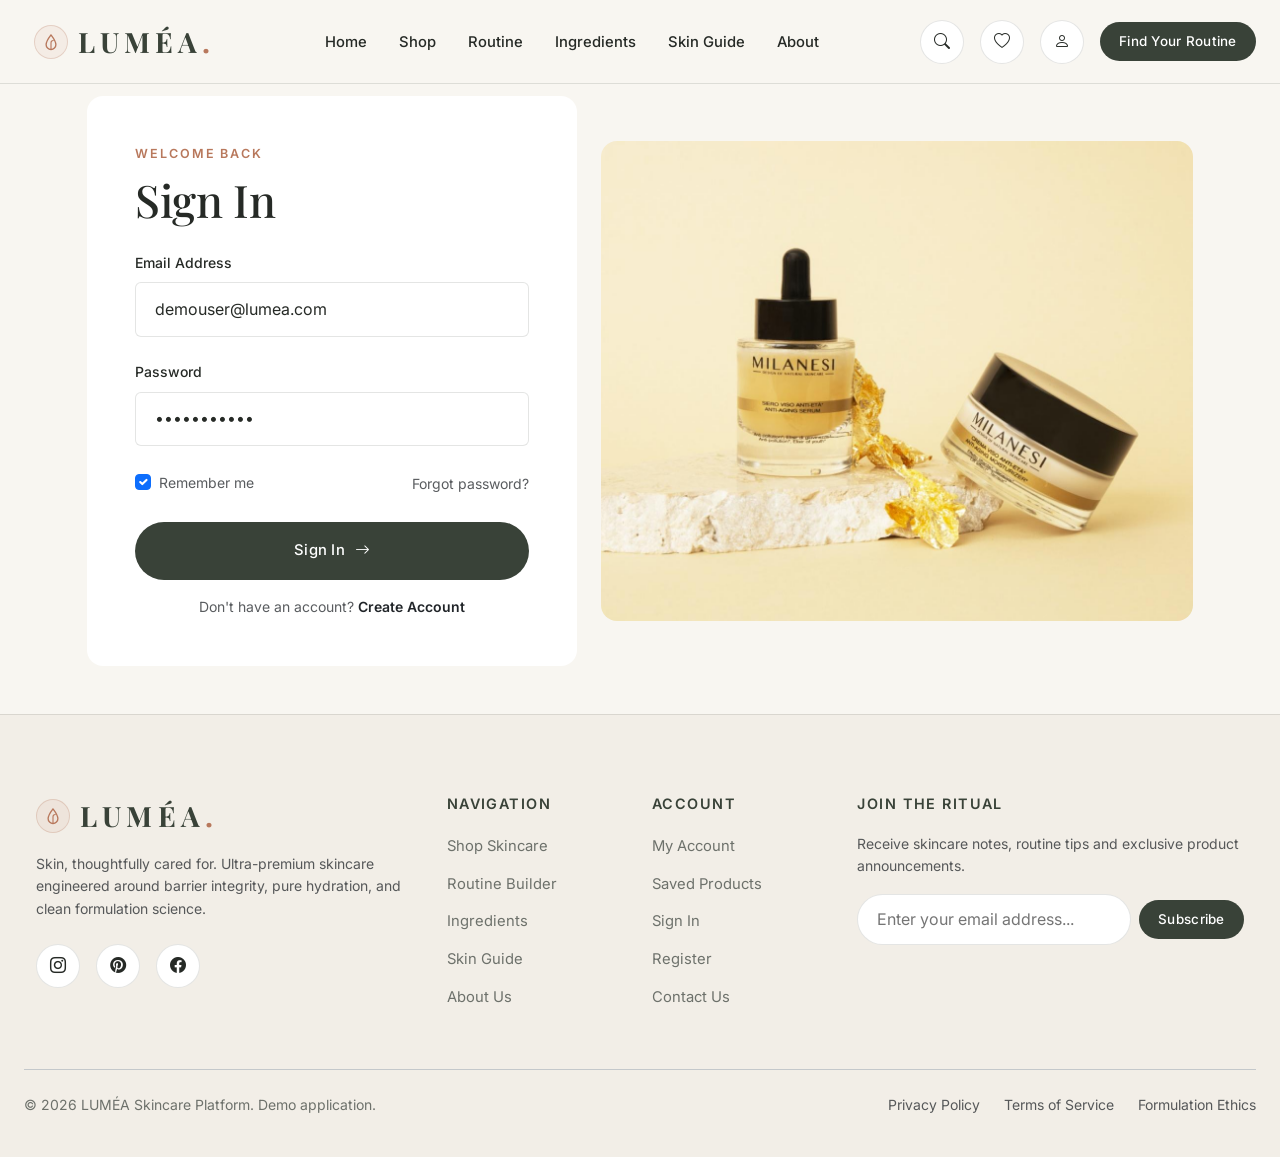
==== login.html @ 371ba250 "first commit" ====
<!DOCTYPE html>
<html lang="en">
<head>
  <meta charset="UTF-8">
  <meta name="viewport" content="width=device-width, initial-scale=1.0">
  <title>LUMÉA | Sign In to Your Skincare Account</title>
  <meta name="description" content="Sign in to your LUMÉA personal account to view saved routines, favorite formulas, and customized skin goals.">
  
  <link href="https://cdn.jsdelivr.net/npm/bootstrap@5.3.2/dist/css/bootstrap.min.css" rel="stylesheet">
  <link href="https://cdn.jsdelivr.net/npm/bootstrap-icons@1.11.1/font/bootstrap-icons.css" rel="stylesheet">
    <link rel="icon" type="image/svg+xml" href="assets/images/favicon.svg">
  <link rel="stylesheet" href="assets/css/style.css">
</head>
<body>

  <!-- GLOBAL NAVBAR -->
  <header class="lumea-navbar">
    <div class="navbar-container">
      <a href="index.html" class="brand-logo" aria-label="LUMÉA Skincare">
        <span class="logo-icon-wrapper">
          <svg class="logo-drop-icon" viewBox="0 0 24 24" fill="none" xmlns="http://www.w3.org/2000/svg">
            <path d="M12 2.5C12 2.5 5.5 11 5.5 15.5C5.5 19.09 8.41 22 12 22C15.59 22 18.5 19.09 18.5 15.5C18.5 11 12 2.5 12 2.5Z" stroke="currentColor" stroke-width="1.8" stroke-linecap="round" stroke-linejoin="round"/>
            <path d="M12 22V13C12 11.5 13.5 10 15 10" stroke="currentColor" stroke-width="1.5" stroke-linecap="round" stroke-linejoin="round"/>
          </svg>
        </span>
        <span class="logo-text">LUMÉA<span class="logo-dot">.</span></span>
      </a>
      <ul class="nav-links-desktop">
        <li><a href="index.html" class="nav-link-item">Home</a></li>
        <li><a href="products.html" class="nav-link-item">Shop</a></li>
        <li><a href="routine.html" class="nav-link-item">Routine</a></li>
        <li><a href="ingredients.html" class="nav-link-item">Ingredients</a></li>
        <li><a href="skin-guide.html" class="nav-link-item">Skin Guide</a></li>
        <li><a href="about.html" class="nav-link-item">About</a></li>
      </ul>
      <div class="nav-actions-right">
        <button class="btn-lumea-icon trigger-search" aria-label="Search skincare"><i class="bi bi-search"></i></button>
        <a href="dashboard.html" class="btn-lumea-icon position-relative" aria-label="Favorites">
          <i class="bi bi-heart"></i>
          <span id="favorites-count-badge" class="position-absolute top-0 start-100 translate-middle badge rounded-pill bg-danger" style="display:none; font-size: 0.65rem;">0</span>
        </a>
        <a href="login.html" class="btn-lumea-icon active"><i class="bi bi-person"></i></a>
        <a href="routine.html" class="btn-lumea btn-lumea-primary btn-lumea-sm">Find Your Routine</a>
      </div>
      <button class="mobile-hamburger" id="mobile-menu-toggle" aria-label="Toggle menu">
        <div class="hamburger-box">
          <span class="hamburger-line"></span>
          <span class="hamburger-line"></span>
          <span class="hamburger-line"></span>
        </div>
      </button>
    </div>
  </header>

  <!-- Mobile Menu -->
  <div class="mobile-menu-overlay" id="mobile-menu-overlay">
    <button class="close-mobile-menu-btn" id="close-mobile-menu" aria-label="Close menu">&times;</button>
    <ul class="mobile-nav-links">
      <li><a href="index.html">Home</a></li>
      <li><a href="products.html">Shop</a></li>
      <li><a href="routine.html">Routine</a></li>
      <li><a href="ingredients.html">Ingredients</a></li>
      <li><a href="skin-guide.html">Skin Guide</a></li>
      <li><a href="about.html">About</a></li>
    </ul>
    <div class="mobile-nav-actions">
      <a href="routine.html" class="btn-lumea btn-lumea-terracotta w-100 text-center">Find Your Routine</a>
      <div class="d-flex gap-3 justify-content-center mt-2">
        <button class="btn-lumea-icon trigger-search" aria-label="Search"><i class="bi bi-search"></i></button>
        <a href="dashboard.html" class="btn-lumea-icon" aria-label="Favorites"><i class="bi bi-heart"></i></a>
        <a href="login.html" class="btn-lumea-icon" aria-label="Account"><i class="bi bi-person"></i></a>
      </div>
    </div>
  </div>

  <main class="py-5 mt-5">
    <div class="container">
      <div class="row justify-content-center align-items-center g-5">
        <div class="col-lg-5">
          <div class="card p-3 p-md-5 border-0 shadow-card rounded-4 bg-surface">
            <span class="eyebrow mb-2">Welcome Back</span>
            <h2 class="heading-1 mb-4">Sign In</h2>
            
            <form id="login-form">
              <div class="form-group-lumea">
                <label class="form-label-lumea">Email Address</label>
                <input type="email" id="login-email" class="form-control-lumea" placeholder="name@example.com" value="demouser@lumea.com" required>
              </div>

              <div class="form-group-lumea">
                <label class="form-label-lumea">Password</label>
                <input type="password" id="login-password" class="form-control-lumea" placeholder="••••••••" value="password123" required>
              </div>

              <div class="d-flex justify-content-between align-items-center mb-4">
                <div class="form-check">
                  <input class="form-check-input" type="checkbox" id="remember-me" checked>
                  <label class="form-check-label small text-muted" for="remember-me">Remember me</label>
                </div>
                <a href="#" class="small text-muted" onclick="event.preventDefault(); showToast('Demo environment: Enter any password.');">Forgot password?</a>
              </div>

              <button type="submit" class="btn-lumea btn-lumea-primary w-100 py-3 mb-3">Sign In <i class="bi bi-arrow-right"></i></button>

              <div class="text-center small text-muted">
                Don't have an account? <a href="register.html" class="fw-semibold text-dark">Create Account</a>
              </div>
            </form>
          </div>
        </div>

        <div class="col-lg-6 d-none d-lg-block">
          <div class="img-hover-wrapper rounded-4 overflow-hidden shadow-card" style="height: 480px;">
            <img src="assets/images/18.jpg" alt="LUMÉA Login Auth Side Banner">
          </div>
        </div>
      </div>
    </div>
  </main>

  <footer class="lumea-footer">
    <div class="container">
      <div class="row g-4 mb-5">
        <div class="col-lg-4">
          <a href="index.html" class="brand-logo footer-brand mb-3" aria-label="LUMÉA Skincare Home">
            <span class="logo-icon-wrapper">
              <svg class="logo-drop-icon" viewBox="0 0 24 24" fill="none" xmlns="http://www.w3.org/2000/svg">
                <path d="M12 2.5C12 2.5 5.5 11 5.5 15.5C5.5 19.09 8.41 22 12 22C15.59 22 18.5 19.09 18.5 15.5C18.5 11 12 2.5 12 2.5Z" stroke="currentColor" stroke-width="1.8" stroke-linecap="round" stroke-linejoin="round"/>
                <path d="M12 22V13C12 11.5 13.5 10 15 10" stroke="currentColor" stroke-width="1.5" stroke-linecap="round" stroke-linejoin="round"/>
              </svg>
            </span>
            <span class="logo-text">LUMÉA<span class="logo-dot">.</span></span>
          </a>
          <p class="small text-muted mb-4">Skin, thoughtfully cared for. Ultra-premium skincare engineered around barrier integrity, pure hydration, and clean formulation science.</p>
          <div class="d-flex gap-3">
            <a href="#" class="btn-lumea-icon" aria-label="Instagram"><i class="bi bi-instagram"></i></a>
            <a href="#" class="btn-lumea-icon" aria-label="Pinterest"><i class="bi bi-pinterest"></i></a>
            <a href="#" class="btn-lumea-icon" aria-label="Facebook"><i class="bi bi-facebook"></i></a>
          </div>
        </div>

        <div class="col-6 col-lg-2">
          <h5 class="footer-title">Navigation</h5>
          <ul class="footer-links">
            <li><a href="products.html">Shop Skincare</a></li>
            <li><a href="routine.html">Routine Builder</a></li>
            <li><a href="ingredients.html">Ingredients</a></li>
            <li><a href="skin-guide.html">Skin Guide</a></li>
            <li><a href="about.html">About Us</a></li>
          </ul>
        </div>

        <div class="col-6 col-lg-2">
          <h5 class="footer-title">Account</h5>
          <ul class="footer-links">
            <li><a href="dashboard.html">My Account</a></li>
            <li><a href="dashboard.html">Saved Products</a></li>
            <li><a href="login.html">Sign In</a></li>
            <li><a href="register.html">Register</a></li>
            <li><a href="contact.html">Contact Us</a></li>
          </ul>
        </div>

        <div class="col-lg-4">
          <h5 class="footer-title">Join The Ritual</h5>
          <p class="small text-muted mb-3">Receive skincare notes, routine tips and exclusive product announcements.</p>
          <form onsubmit="event.preventDefault(); showToast('Subscribed to LUMÉA Skincare Notes!');">
            <div class="newsletter-input-group">
              <input type="email" placeholder="Enter your email address..." required>
              <button type="submit" class="btn-lumea btn-lumea-primary btn-lumea-sm">Subscribe</button>
            </div>
          </form>
        </div>
      </div>

      <div class="pt-4 border-top border-secondary-subtle d-flex flex-column flex-md-row justify-content-between align-items-center small text-muted">
        <p class="mb-2 mb-md-0">&copy; 2026 LUMÉA Skincare Platform. Demo application.</p>
        <div class="d-flex gap-4">
          <a href="#">Privacy Policy</a>
          <a href="#">Terms of Service</a>
          <a href="#">Formulation Ethics</a>
        </div>
      </div>
    </div>
  </footer>

  <script src="https://cdn.jsdelivr.net/npm/bootstrap@5.3.2/dist/js/bootstrap.bundle.min.js"></script>
  <script src="assets/js/main.js"></script>
</body>
</html>
---- assets/css/style.css ----
/* ==========================================================================
   LUMÉA — Premium Skincare & Beauty Discovery Platform
   Global Design System & Editorial Stylesheet
   ========================================================================== */

@import url('https://fonts.googleapis.com/css2?family=Inter:wght@300;400;500;600;700&family=Playfair+Display:ital,wght@0,400;0,500;0,600;0,700;1,400&display=swap');

:root {
  /* Color Palette */
  --bg-primary: #F8F6F1;
  --bg-surface: #FFFFFF;
  --warm-beige: #EEE8DE;
  --soft-sage: #A8B49F;
  --deep-olive: #394238;
  --warm-terracotta: #B8785C;
  --text-primary: #262A26;
  --text-secondary: #6D716B;
  --border-color: rgba(38, 42, 38, 0.12);
  --soft-accent: #D9C8B8;
  --focus-ring: rgba(184, 120, 92, 0.3);

  /* Typography */
  --font-serif: 'Playfair Display', Georgia, serif;
  --font-sans: 'Inter', -apple-system, BlinkMacSystemFont, "Segoe UI", Roboto, sans-serif;

  /* Spacing & Layout */
  --container-max: 1320px;
  --nav-height: 84px;
  --radius-sm: 6px;
  --radius-md: 12px;
  --radius-lg: 20px;
  --radius-pill: 9999px;

  /* Shadows */
  --shadow-subtle: 0 4px 20px rgba(38, 42, 38, 0.04);
  --shadow-card: 0 10px 30px rgba(38, 42, 38, 0.06);
  --shadow-hover: 0 16px 40px rgba(38, 42, 38, 0.12);

  /* Transitions */
  --transition-fast: 0.2s cubic-bezier(0.16, 1, 0.3, 1);
  --transition-base: 0.35s cubic-bezier(0.16, 1, 0.3, 1);
  --transition-slow: 0.6s cubic-bezier(0.16, 1, 0.3, 1);
}

/* --------------------------------------------------------------------------
   Reset & Base Setup
   -------------------------------------------------------------------------- */
*, *::before, *::after {
  box-sizing: border-box;
  margin: 0;
  padding: 0;
}

html {
  scroll-behavior: smooth;
  font-size: 16px;
  -webkit-text-size-adjust: 100%;
}

body {
  font-family: var(--font-sans);
  background-color: var(--bg-primary);
  color: var(--text-primary);
  line-height: 1.6;
  font-weight: 400;
  overflow-x: hidden;
  -webkit-font-smoothing: antialiased;
  -moz-osx-font-smoothing: grayscale;
}

h1, h2, h3, h4, h5, h6, .font-serif {
  font-family: var(--font-serif);
  color: var(--text-primary);
  font-weight: 500;
  line-height: 1.25;
}

p {
  color: var(--text-secondary);
  margin-bottom: 1rem;
}

a {
  color: inherit;
  text-decoration: none;
  transition: color var(--transition-fast);
}

img {
  max-width: 100%;
  height: auto;
  display: block;
  object-fit: cover;
}

button, input, select, textarea {
  font-family: inherit;
  font-size: inherit;
  outline: none;
}

/* Custom Scrollbar */
::-webkit-scrollbar {
  width: 8px;
}
::-webkit-scrollbar-track {
  background: var(--bg-primary);
}
::-webkit-scrollbar-thumb {
  background: var(--soft-accent);
  border-radius: 4px;
}
::-webkit-scrollbar-thumb:hover {
  background: var(--warm-terracotta);
}

/* --------------------------------------------------------------------------
   Typography Helpers & Utilities
   -------------------------------------------------------------------------- */
.display-large {
  font-size: clamp(2.5rem, 5vw, 4.25rem);
  letter-spacing: -0.02em;
  font-weight: 500;
}

.heading-1 {
  font-size: clamp(2rem, 3.5vw, 3rem);
  letter-spacing: -0.01em;
}

.heading-2 {
  font-size: clamp(1.6rem, 2.5vw, 2.25rem);
}

.heading-3 {
  font-size: clamp(1.25rem, 1.8vw, 1.5rem);
}

.eyebrow {
  text-transform: uppercase;
  letter-spacing: 0.15em;
  font-size: 0.785rem;
  font-weight: 600;
  color: var(--warm-terracotta);
  margin-bottom: 0.75rem;
  display: inline-block;
}

.lead-text {
  font-size: 1.125rem;
  line-height: 1.7;
  color: var(--text-secondary);
  font-weight: 400;
}

/* --------------------------------------------------------------------------
   Buttons & Links
   -------------------------------------------------------------------------- */
.btn-lumea {
  display: inline-flex;
  align-items: center;
  justify-content: center;
  gap: 0.6rem;
  padding: 0.85rem 1.75rem;
  border-radius: var(--radius-pill);
  font-size: 0.925rem;
  font-weight: 500;
  letter-spacing: 0.02em;
  transition: all var(--transition-base);
  cursor: pointer;
  border: 1px solid transparent;
  white-space: nowrap;
}

.btn-lumea-primary {
  background-color: var(--deep-olive);
  color: #FFFFFF;
}

.btn-lumea-primary:hover {
  background-color: var(--warm-terracotta);
  color: #FFFFFF;
  transform: translateY(-2px);
  box-shadow: 0 8px 24px rgba(184, 120, 92, 0.25);
}

.btn-lumea-outline {
  background-color: transparent;
  border-color: var(--deep-olive);
  color: var(--deep-olive);
}

.btn-lumea-outline:hover {
  background-color: var(--deep-olive);
  color: #FFFFFF;
  transform: translateY(-2px);
}

.btn-lumea-terracotta {
  background-color: var(--warm-terracotta);
  color: #FFFFFF;
}

.btn-lumea-terracotta:hover {
  background-color: var(--deep-olive);
  color: #FFFFFF;
  transform: translateY(-2px);
  box-shadow: 0 8px 24px rgba(57, 66, 56, 0.25);
}

.btn-lumea-sm {
  padding: 0.5rem 1.15rem;
  font-size: 0.84rem;
}

.btn-lumea-icon {
  width: 44px;
  height: 44px;
  padding: 0;
  border-radius: 50%;
  display: inline-flex;
  align-items: center;
  justify-content: center;
  border: 1px solid var(--border-color);
  background: var(--bg-surface);
  color: var(--text-primary);
  transition: all var(--transition-fast);
}

.btn-lumea-icon:hover {
  background-color: var(--warm-beige);
  color: var(--warm-terracotta);
  border-color: var(--warm-terracotta);
}

.link-arrow {
  display: inline-flex;
  align-items: center;
  gap: 0.4rem;
  font-weight: 500;
  color: var(--deep-olive);
  transition: gap var(--transition-fast), color var(--transition-fast);
}

.link-arrow:hover {
  color: var(--warm-terracotta);
  gap: 0.7rem;
}

/* --------------------------------------------------------------------------
   Header & Global Navbar
   -------------------------------------------------------------------------- */
.lumea-navbar {
  position: fixed;
  top: 0;
  left: 0;
  width: 100%;
  height: var(--nav-height);
  z-index: 1000;
  background-color: rgba(248, 246, 241, 0.92);
  backdrop-filter: blur(12px);
  -webkit-backdrop-filter: blur(12px);
  border-bottom: 1px solid var(--border-color);
  transition: height var(--transition-base), background-color var(--transition-base), box-shadow var(--transition-base);
}

.lumea-navbar.scrolled {
  height: 70px;
  background-color: rgba(255, 255, 255, 0.96);
  box-shadow: 0 4px 20px rgba(38, 42, 38, 0.05);
}

.navbar-container {
  width: 100% !important;
  max-width: 1320px !important;
  margin: 0 auto !important;
  padding-left: 1.5rem !important;
  padding-right: 1.5rem !important;
  height: 100%;
  display: flex;
  align-items: center;
  justify-content: space-between;
}

/* Botanical Liquid Drop Monogram — Luxury Skincare Logo & Hover Animations */
.brand-logo {
  display: inline-flex;
  align-items: center;
  gap: 0.65rem;
  font-family: var(--font-serif);
  text-decoration: none;
  position: relative;
  padding: 0.35rem 0.6rem;
  border-radius: var(--radius-pill);
  transition: background-color var(--transition-base), transform var(--transition-base);
}

/* Botanical Liquid Drop SVG Monogram Icon */
.logo-icon-wrapper {
  display: inline-flex;
  align-items: center;
  justify-content: center;
  width: 34px;
  height: 34px;
  border-radius: 50%;
  background: rgba(184, 120, 92, 0.08);
  border: 1px solid rgba(184, 120, 92, 0.25);
  color: var(--warm-terracotta);
  transition: all 0.5s cubic-bezier(0.34, 1.56, 0.64, 1);
}

.logo-drop-icon {
  width: 18px;
  height: 18px;
  transition: transform 0.5s cubic-bezier(0.34, 1.56, 0.64, 1), stroke 0.3s ease, fill 0.3s ease;
}

.logo-drop-icon path {
  transition: stroke 0.3s ease, fill 0.3s ease;
}

/* Logo Typography */
.logo-text {
  font-family: var(--font-serif);
  font-size: 1.75rem;
  font-weight: 700;
  letter-spacing: 0.18em;
  color: var(--deep-olive);
  text-transform: uppercase;
  line-height: 1;
  transition: color 0.4s ease, letter-spacing 0.4s ease;
}

.logo-dot {
  color: var(--warm-terracotta);
  display: inline-block;
  font-size: 1.85rem;
  line-height: 0.5;
  vertical-align: baseline;
  transition: transform 0.4s cubic-bezier(0.34, 1.56, 0.64, 1), color 0.3s ease;
}

/* Luxury Shimmer Underline */
.brand-logo::after {
  content: '';
  position: absolute;
  bottom: -2px;
  left: 50%;
  transform: translateX(-50%) scaleX(0);
  width: 80%;
  height: 2px;
  background: linear-gradient(90deg, transparent, var(--warm-terracotta), var(--soft-sage), transparent);
  border-radius: 2px;
  transition: transform 0.4s cubic-bezier(0.16, 1, 0.3, 1), opacity 0.4s ease;
  opacity: 0;
}

/* Hover Interactions */
.brand-logo:hover {
  background-color: rgba(238, 232, 222, 0.4);
}

.brand-logo:hover .logo-icon-wrapper {
  transform: translateY(-2px) scale(1.1);
  background: var(--warm-terracotta);
  color: #FFFFFF;
  border-color: var(--warm-terracotta);
  box-shadow: 0 6px 20px rgba(184, 120, 92, 0.35);
}

.brand-logo:hover .logo-drop-icon {
  transform: rotate(-12deg) scale(1.15);
}

.brand-logo:hover .logo-text {
  letter-spacing: 0.22em;
  color: var(--deep-olive);
}

.brand-logo:hover .logo-dot {
  transform: scale(1.5) translateY(-2px);
  color: var(--warm-terracotta);
  animation: logoPulse 1.2s infinite alternate ease-in-out;
}

.brand-logo:hover::after {
  transform: translateX(-50%) scaleX(1);
  opacity: 1;
}

@keyframes logoPulse {
  0% { transform: scale(1.3) translateY(-1px); color: var(--warm-terracotta); }
  100% { transform: scale(1.7) translateY(-3px); color: var(--deep-olive); }
}

.nav-links-desktop {
  display: flex;
  align-items: center;
  gap: 2rem;
  list-style: none;
  margin: 0;
  padding: 0;
}

.nav-link-item {
  font-size: 0.925rem;
  font-weight: 500;
  color: var(--text-primary);
  position: relative;
  padding: 0.25rem 0;
}

.nav-link-item::after {
  content: '';
  position: absolute;
  bottom: 0;
  left: 0;
  width: 0%;
  height: 2px;
  background-color: var(--warm-terracotta);
  transition: width var(--transition-base);
}

.nav-link-item:hover::after,
.nav-link-item.active::after {
  width: 100%;
}

.nav-link-item:hover,
.nav-link-item.active {
  color: var(--warm-terracotta);
}

.nav-actions-right {
  display: flex;
  align-items: center;
  gap: 1rem;
}

/* Mobile Hamburger Toggle */
.mobile-hamburger {
  display: none;
  background: none;
  border: none;
  cursor: pointer;
  padding: 0.5rem;
  width: 44px;
  height: 44px;
  position: relative;
  z-index: 1050;
  align-items: center;
  justify-content: center;
}

.hamburger-box {
  width: 24px;
  height: 18px;
  position: relative;
  display: flex;
  flex-direction: column;
  justify-content: space-between;
}

.hamburger-line {
  display: block;
  height: 2px;
  width: 100%;
  background-color: var(--deep-olive);
  border-radius: 2px;
  transition: transform 0.3s ease, opacity 0.3s ease;
}

.mobile-hamburger.is-active .hamburger-line:nth-child(1) {
  transform: translateY(8px) rotate(45deg);
}
.mobile-hamburger.is-active .hamburger-line:nth-child(2) {
  opacity: 0;
}
.mobile-hamburger.is-active .hamburger-line:nth-child(3) {
  transform: translateY(-8px) rotate(-45deg);
}

/* Mobile Menu Fullscreen Overlay */
.mobile-menu-overlay {
  position: fixed;
  top: 0;
  left: 0;
  width: 100vw;
  height: 100vh;
  background-color: var(--bg-primary);
  z-index: 1040;
  display: flex;
  flex-direction: column;
  justify-content: center;
  align-items: center;
  padding: 3rem 2rem;
  opacity: 0;
  visibility: hidden;
  transition: opacity 0.4s ease, visibility 0.4s ease;
}

.mobile-menu-overlay.is-active {
  opacity: 1;
  visibility: visible;
}

.close-mobile-menu-btn {
  position: absolute;
  top: 1.5rem;
  right: 1.5rem;
  background: none;
  border: none;
  font-size: 2.5rem;
  line-height: 1;
  color: var(--text-primary);
  cursor: pointer;
  transition: color var(--transition-fast), transform var(--transition-fast);
  z-index: 1050;
  width: 44px;
  height: 44px;
  display: flex;
  align-items: center;
  justify-content: center;
}

.close-mobile-menu-btn:hover {
  color: var(--warm-terracotta);
  transform: rotate(90deg);
}

.mobile-nav-links {
  list-style: none;
  text-align: center;
  display: flex;
  flex-direction: column;
  gap: 1.5rem;
  margin-bottom: 2.5rem;
}

.mobile-nav-links a {
  font-family: var(--font-serif);
  font-size: 2rem;
  color: var(--text-primary);
  transition: color var(--transition-fast);
}

.mobile-nav-links a:hover,
.mobile-nav-links a.active {
  color: var(--warm-terracotta);
}

.mobile-nav-actions {
  display: flex;
  flex-direction: column;
  align-items: center;
  gap: 1rem;
  width: 100%;
  max-width: 280px;
}

/* --------------------------------------------------------------------------
   STRICT MOBILE NAVBAR RESPONSIVENESS (< 992px)
   -------------------------------------------------------------------------- */
@media (max-width: 991.98px) {
  .nav-links-desktop,
  .nav-actions-right {
    display: none !important;
  }
  .mobile-hamburger {
    display: flex !important;
  }
}

/* --------------------------------------------------------------------------
   Cards, Badges & Image Containers (Elevated Multi-Layer Hover System)
   -------------------------------------------------------------------------- */
.lumea-card {
  background-color: var(--bg-surface);
  border: 1px solid var(--border-color);
  border-radius: var(--radius-md);
  overflow: hidden;
  position: relative;
  transition: transform 0.45s cubic-bezier(0.16, 1, 0.3, 1),
              box-shadow 0.45s cubic-bezier(0.16, 1, 0.3, 1),
              border-color 0.45s ease,
              background-color 0.45s ease;
}

.lumea-card::before {
  content: '';
  position: absolute;
  top: 0;
  left: 0;
  width: 100%;
  height: 3px;
  background: linear-gradient(90deg, var(--warm-terracotta), var(--soft-sage), var(--warm-terracotta));
  transform: scaleX(0);
  transform-origin: left;
  transition: transform 0.45s cubic-bezier(0.16, 1, 0.3, 1);
  z-index: 5;
}

.lumea-card:hover {
  transform: translateY(-8px) scale(1.01);
  box-shadow: 0 20px 45px rgba(38, 42, 38, 0.12), 0 4px 15px rgba(184, 120, 92, 0.08);
  border-color: rgba(184, 120, 92, 0.4);
}

.lumea-card:hover::before {
  transform: scaleX(1);
}

/* Image Wrapper & Diagonal Glass Shimmer Sweep */
.img-hover-wrapper {
  overflow: hidden;
  position: relative;
  background-color: var(--warm-beige);
}

.img-hover-wrapper::after {
  content: '';
  position: absolute;
  top: 0;
  left: -100%;
  width: 50%;
  height: 100%;
  background: linear-gradient(90deg, transparent, rgba(255, 255, 255, 0.4), transparent);
  transform: skewX(-25deg);
  transition: left 0.85s cubic-bezier(0.16, 1, 0.3, 1);
  pointer-events: none;
  z-index: 2;
}

.lumea-card:hover .img-hover-wrapper::after,
.img-hover-wrapper:hover::after {
  left: 140%;
}

.img-hover-wrapper img {
  width: 100%;
  height: 100%;
  transition: transform 0.8s cubic-bezier(0.16, 1, 0.3, 1), filter 0.5s ease;
}

.lumea-card:hover .img-hover-wrapper img,
.img-hover-wrapper:hover img {
  transform: scale(1.08) rotate(0.4deg);
  filter: brightness(1.03) contrast(1.02);
}

/* Card Titles, Links & Badges Hover */
.lumea-card:hover .font-serif,
.lumea-card:hover h3 a,
.lumea-card:hover h4 a,
.lumea-card:hover h5 a,
.lumea-card:hover h6 a {
  color: var(--warm-terracotta);
}

.lumea-card:hover .badge-lumea {
  transform: translateY(-2px) scale(1.04);
  box-shadow: 0 4px 12px rgba(38, 42, 38, 0.06);
}

.lumea-card:hover .btn-lumea-outline {
  background-color: var(--deep-olive);
  color: #FFFFFF;
  border-color: var(--deep-olive);
  transform: translateY(-2px);
}

.lumea-card:hover .link-arrow i {
  transform: translateX(6px);
}

.badge-lumea {
  display: inline-block;
  padding: 0.25rem 0.75rem;
  border-radius: var(--radius-pill);
  font-size: 0.75rem;
  font-weight: 600;
  letter-spacing: 0.05em;
  text-transform: uppercase;
  transition: transform 0.3s ease, box-shadow 0.3s ease, background-color 0.3s ease;
}

.badge-sage {
  background-color: rgba(168, 180, 159, 0.2);
  color: var(--deep-olive);
}

.badge-terracotta {
  background-color: rgba(184, 120, 92, 0.15);
  color: var(--warm-terracotta);
}

.badge-beige {
  background-color: var(--warm-beige);
  color: var(--text-primary);
}

/* Favorite Icon Heart Toggle */
.favorite-toggle-btn {
  position: absolute;
  top: 1rem;
  right: 1rem;
  z-index: 10;
  width: 36px;
  height: 36px;
  border-radius: 50%;
  background: rgba(255, 255, 255, 0.85);
  backdrop-filter: blur(4px);
  border: 1px solid var(--border-color);
  display: flex;
  align-items: center;
  justify-content: center;
  cursor: pointer;
  color: var(--text-secondary);
  transition: all var(--transition-fast);
}

.favorite-toggle-btn:hover,
.favorite-toggle-btn.is-active {
  background-color: #FFFFFF;
  color: #E63946;
  border-color: #E63946;
  transform: scale(1.1);
}

/* --------------------------------------------------------------------------
   Sections & Layout Helpers
   -------------------------------------------------------------------------- */
section {
  padding: 5rem 0;
  position: relative;
}

@media (max-width: 768px) {
  section {
    padding: 3.5rem 0;
  }
}

.bg-warm-beige {
  background-color: var(--warm-beige);
}

.bg-surface {
  background-color: var(--bg-surface);
}

.section-header {
  margin-bottom: 3.5rem;
}

.section-header.text-center {
  text-align: center;
  max-width: 720px;
  margin-left: auto;
  margin-right: auto;
}

/* ==========================================================================
   Clean Animated Hero Section (Lightweight, Blinking & Fluid Motion)
   ========================================================================== */
.hero-section {
  padding-top: calc(var(--nav-height) + 2.5rem);
  padding-bottom: 4.5rem;
  background-color: var(--bg-primary);
  position: relative;
}

.hero-banner-inner {
  background-color: var(--warm-beige);
  border-radius: var(--radius-lg);
  overflow: hidden;
  position: relative;
  border: 1px solid var(--border-color);
  transition: transform 0.5s cubic-bezier(0.16, 1, 0.3, 1), box-shadow 0.5s ease;
}

.hero-banner-inner:hover {
  box-shadow: 0 20px 48px rgba(74, 85, 69, 0.08);
}

/* Subtle Animated Ambient Card Aura */
.hero-card-aura {
  position: absolute;
  top: -40%;
  right: -20%;
  width: 550px;
  height: 550px;
  background: radial-gradient(circle, rgba(184, 120, 92, 0.12) 0%, rgba(248, 246, 241, 0) 70%);
  border-radius: 50%;
  pointer-events: none;
  animation: auraGlow 10s ease-in-out infinite alternate;
}

@keyframes auraGlow {
  0% { transform: scale(1) translate(0, 0); opacity: 0.7; }
  100% { transform: scale(1.15) translate(-20px, 20px); opacity: 1; }
}

/* Live Blinking Dot Indicator */
.live-blink-dot {
  width: 8px;
  height: 8px;
  border-radius: 50%;
  background-color: var(--warm-terracotta);
  display: inline-block;
  position: relative;
  margin-right: 0.35rem;
}

.live-blink-dot::before {
  content: '';
  position: absolute;
  inset: -3px;
  border-radius: 50%;
  background-color: var(--warm-terracotta);
  opacity: 0.75;
  animation: liveRingBlink 1.8s cubic-bezier(0, 0.2, 0.8, 1) infinite;
}

@keyframes liveRingBlink {
  0% { transform: scale(0.8); opacity: 0.9; }
  100% { transform: scale(2.4); opacity: 0; }
}

/* Sparkle Pulse Icon Animation */
.sparkle-pulse {
  display: inline-block;
  color: var(--warm-terracotta);
  animation: sparkleRotate 3s ease-in-out infinite alternate;
}

@keyframes sparkleRotate {
  0% { transform: scale(1) rotate(0deg); opacity: 0.8; }
  50% { transform: scale(1.3) rotate(18deg); opacity: 1; filter: drop-shadow(0 0 6px rgba(184, 120, 92, 0.5)); }
  100% { transform: scale(0.95) rotate(-10deg); opacity: 0.8; }
}

/* Floating Blinking Sparkle Particles */
.hero-floating-sparkle {
  position: absolute;
  pointer-events: none;
  color: var(--warm-terracotta);
  z-index: 3;
}

.sparkle-1 {
  top: 14%;
  right: 14%;
  font-size: 1.25rem;
  animation: sparkleBlinkFloat 3s ease-in-out infinite alternate;
}

.sparkle-2 {
  bottom: 18%;
  left: 10%;
  font-size: 1.1rem;
  animation: sparkleBlinkFloat 4s ease-in-out infinite alternate-reverse;
  animation-delay: -1.5s;
}

@keyframes sparkleBlinkFloat {
  0% {
    transform: translateY(0) scale(0.8) rotate(0deg);
    opacity: 0.3;
  }
  50% {
    transform: translateY(-10px) scale(1.35) rotate(25deg);
    opacity: 1;
    filter: drop-shadow(0 0 10px rgba(184, 120, 92, 0.7));
  }
  100% {
    transform: translateY(-18px) scale(0.9) rotate(45deg);
    opacity: 0.4;
  }
}

/* Animated Glowing Blinking Highlighted Word */
.word-highlight {
  color: var(--warm-terracotta);
  font-style: italic;
  font-weight: 600;
  position: relative;
  animation: textBlinkGlow 3.5s ease-in-out infinite alternate;
}

@keyframes textBlinkGlow {
  0% {
    color: #B8785C;
    text-shadow: 0 0 0px rgba(184, 120, 92, 0);
  }
  50% {
    color: #9C583C;
    text-shadow: 0 0 16px rgba(184, 120, 92, 0.5);
  }
  100% {
    color: #B8785C;
    text-shadow: 0 0 4px rgba(184, 120, 92, 0.15);
  }
}

/* Continuous Pulsing Underline Swatch SVG */
.headline-swatch-path {
  stroke-dasharray: 600;
  stroke-dashoffset: 600;
  transition: stroke-dashoffset 1.4s cubic-bezier(0.16, 1, 0.3, 1) 0.4s;
  animation: swatchPulseGlow 4s ease-in-out infinite alternate 1.8s;
}

@keyframes swatchPulseGlow {
  0% { filter: drop-shadow(0 0 2px rgba(184, 120, 92, 0.2)); stroke-width: 9; }
  50% { filter: drop-shadow(0 0 10px rgba(184, 120, 92, 0.75)); stroke-width: 11; }
  100% { filter: drop-shadow(0 0 3px rgba(184, 120, 92, 0.3)); stroke-width: 9; }
}

/* Button Breathing Pulse & Hover Shimmer */
.btn-animated-shimmer {
  position: relative;
  overflow: hidden;
  animation: btnPulseGlow 3s ease-in-out infinite alternate;
  transition: transform 0.35s cubic-bezier(0.16, 1, 0.3, 1), box-shadow 0.35s ease;
}

@keyframes btnPulseGlow {
  0% { box-shadow: 0 4px 14px rgba(45, 51, 42, 0.12); }
  50% { box-shadow: 0 8px 24px rgba(184, 120, 92, 0.35); }
  100% { box-shadow: 0 4px 14px rgba(45, 51, 42, 0.12); }
}

.btn-animated-shimmer::after {
  content: '';
  position: absolute;
  top: -50%;
  left: -60%;
  width: 50%;
  height: 200%;
  background: linear-gradient(
    90deg,
    rgba(255, 255, 255, 0) 0%,
    rgba(255, 255, 255, 0.35) 50%,
    rgba(255, 255, 255, 0) 100%
  );
  transform: rotate(25deg);
  transition: left 0.6s ease;
  pointer-events: none;
}

.btn-animated-shimmer:hover::after {
  left: 140%;
}

.btn-animated-shimmer:hover {
  transform: translateY(-2px);
  box-shadow: 0 8px 24px rgba(45, 51, 42, 0.22);
}

.btn-arrow {
  display: inline-block;
  transition: transform 0.3s cubic-bezier(0.16, 1, 0.3, 1);
}

.btn-animated-shimmer:hover .btn-arrow {
  transform: translateX(5px);
}

.btn-animated-hover {
  transition: transform 0.3s ease, background-color 0.3s ease, border-color 0.3s ease;
}

.btn-animated-hover:hover {
  transform: translateY(-2px);
}

/* Interactive 3D Parallax Tilt Card Container & Fall From Top Entrance */
.hero-tilt-wrapper {
  perspective: 1000px;
  transform-style: preserve-3d;
}

.hero-fall-down {
  animation: heroFallFromTop 1.3s cubic-bezier(0.16, 1, 0.3, 1) 0.15s both;
}

@keyframes heroFallFromTop {
  0% {
    transform: translateY(-160px) scale(0.85) rotate(-3deg);
    opacity: 0;
    filter: blur(8px);
  }
  65% {
    transform: translateY(14px) scale(1.02) rotate(1deg);
    opacity: 1;
    filter: blur(0);
  }
  85% {
    transform: translateY(-5px) scale(0.99) rotate(0deg);
    opacity: 1;
  }
  100% {
    transform: translateY(0) scale(1) rotate(0deg);
    opacity: 1;
    filter: blur(0);
  }
}

.hero-image-container {
  border-radius: var(--radius-md);
  transition: transform 0.25s ease-out, box-shadow 0.4s ease;
  will-change: transform;
}

.hero-parallax-img {
  transition: transform 0.6s cubic-bezier(0.16, 1, 0.3, 1);
}

.hero-image-container:hover .hero-parallax-img {
  transform: scale(1.04);
}

/* Dynamic Shine Overlay on Image */
.hero-shine-overlay {
  position: absolute;
  inset: 0;
  background: radial-gradient(circle at 50% 50%, rgba(255, 255, 255, 0.25) 0%, rgba(255, 255, 255, 0) 60%);
  opacity: 0;
  pointer-events: none;
  transition: opacity 0.3s ease;
  z-index: 2;
}

.hero-image-container:hover .hero-shine-overlay {
  opacity: 1;
}

/* Minimal Floating Glass Pill Badge on Hero Image */
.hero-floating-pill-badge {
  position: absolute;
  top: 20px;
  right: 20px;
  z-index: 3;
  padding: 8px 16px;
  background: rgba(255, 255, 255, 0.88);
  backdrop-filter: blur(12px);
  border: 1px solid rgba(255, 255, 255, 0.7);
  border-radius: 50px;
  box-shadow: 0 8px 24px rgba(0, 0, 0, 0.08);
  display: flex;
  align-items: center;
  gap: 0.4rem;
  font-size: 0.8rem;
  color: var(--text-primary);
  animation: floatBadge 4s ease-in-out infinite alternate;
}

.hero-floating-pill-badge .rating-star {
  color: var(--warm-terracotta);
}

@keyframes floatBadge {
  0% { transform: translateY(0); }
  100% { transform: translateY(-8px); }
}

/* --------------------------------------------------------------------------
   Interactive Components & Modals
   -------------------------------------------------------------------------- */
/* Search Overlay Modal */
.search-overlay {
  position: fixed;
  top: 0;
  left: 0;
  width: 100vw;
  height: 100vh;
  background-color: rgba(248, 246, 241, 0.96);
  backdrop-filter: blur(15px);
  z-index: 2000;
  opacity: 0;
  visibility: hidden;
  transition: all 0.35s ease;
  display: flex;
  flex-direction: column;
  padding: 4rem 2rem;
}

.search-overlay.is-active {
  opacity: 1;
  visibility: visible;
}

.search-container-inner {
  max-width: 800px;
  margin: 0 auto;
  width: 100%;
}

.search-input-wrapper {
  position: relative;
  margin-bottom: 2rem;
}

.search-input-field {
  width: 100%;
  padding: 1.25rem 1.5rem 1.25rem 3.5rem;
  font-size: 1.5rem;
  font-family: var(--font-serif);
  background: var(--bg-surface);
  border: 1px solid var(--border-color);
  border-radius: var(--radius-pill);
  color: var(--text-primary);
  box-shadow: var(--shadow-card);
  transition: border-color var(--transition-fast);
}

.search-input-field:focus {
  border-color: var(--warm-terracotta);
}

.search-icon-inside {
  position: absolute;
  left: 1.25rem;
  top: 50%;
  transform: translateY(-50%);
  font-size: 1.4rem;
  color: var(--text-secondary);
}

.close-search-btn {
  position: absolute;
  top: 2rem;
  right: 2rem;
  background: none;
  border: none;
  font-size: 2rem;
  color: var(--text-primary);
  cursor: pointer;
  transition: transform var(--transition-fast);
}

.close-search-btn:hover {
  transform: rotate(90deg);
  color: var(--warm-terracotta);
}

/* Toast Notifications */
.lumea-toast-container {
  position: fixed;
  bottom: 2rem;
  right: 2rem;
  z-index: 3000;
  display: flex;
  flex-direction: column;
  gap: 0.75rem;
  pointer-events: none;
}

.lumea-toast {
  background-color: var(--deep-olive);
  color: #FFFFFF;
  padding: 0.9rem 1.5rem;
  border-radius: var(--radius-pill);
  font-size: 0.9rem;
  font-weight: 500;
  box-shadow: 0 10px 30px rgba(0, 0, 0, 0.2);
  display: flex;
  align-items: center;
  gap: 0.75rem;
  pointer-events: auto;
  transform: translateY(100px);
  opacity: 0;
  transition: all 0.4s cubic-bezier(0.16, 1, 0.3, 1);
}

.lumea-toast.show {
  transform: translateY(0);
  opacity: 1;
}

.lumea-toast i {
  color: var(--soft-sage);
}

/* --------------------------------------------------------------------------
   Page-Specific Custom Styling
   -------------------------------------------------------------------------- */
/* Filter Pills */
.filter-pills {
  display: flex;
  flex-wrap: wrap;
  gap: 0.6rem;
}

.filter-btn {
  padding: 0.5rem 1.25rem;
  border-radius: var(--radius-pill);
  background-color: var(--bg-surface);
  border: 1px solid var(--border-color);
  color: var(--text-secondary);
  font-size: 0.875rem;
  font-weight: 500;
  cursor: pointer;
  transition: all var(--transition-fast);
}

.filter-btn:hover,
.filter-btn.active {
  background-color: var(--deep-olive);
  color: #FFFFFF;
  border-color: var(--deep-olive);
}

/* Routine Wizard Step Cards */
.routine-step-card {
  background: var(--bg-surface);
  border: 1px solid var(--border-color);
  border-radius: var(--radius-md);
  padding: 1.75rem;
  cursor: pointer;
  transition: all var(--transition-base);
  text-align: center;
}

.routine-step-card:hover,
.routine-step-card.selected {
  border-color: var(--warm-terracotta);
  background-color: #FFFDF9;
  transform: translateY(-4px);
  box-shadow: var(--shadow-card);
}

.routine-step-card.selected .step-icon-box {
  background-color: var(--warm-terracotta);
  color: #FFFFFF;
}

.step-icon-box {
  width: 54px;
  height: 54px;
  border-radius: 50%;
  background: var(--warm-beige);
  color: var(--deep-olive);
  display: flex;
  align-items: center;
  justify-content: center;
  margin: 0 auto 1.25rem;
  font-size: 1.4rem;
  transition: all var(--transition-fast);
}

/* Form Styles */
.form-group-lumea {
  margin-bottom: 1.5rem;
}

.form-label-lumea {
  display: block;
  font-size: 0.875rem;
  font-weight: 500;
  color: var(--text-primary);
  margin-bottom: 0.5rem;
}

.form-control-lumea {
  width: 100%;
  padding: 0.85rem 1.15rem;
  border-radius: var(--radius-sm);
  background-color: var(--bg-surface);
  border: 1px solid var(--border-color);
  color: var(--text-primary);
  transition: border-color var(--transition-fast), box-shadow var(--transition-fast);
}

.form-control-lumea:focus {
  border-color: var(--warm-terracotta);
  box-shadow: 0 0 0 3px var(--focus-ring);
}

/* Keyframes & Scroll Animations */
@keyframes fadeIn {
  from { opacity: 0; transform: translateY(15px); }
  to { opacity: 1; transform: translateY(0); }
}

.reveal-on-scroll {
  opacity: 0;
  transform: translateY(24px);
  transition: opacity 0.7s cubic-bezier(0.16, 1, 0.3, 1), transform 0.7s cubic-bezier(0.16, 1, 0.3, 1);
}

.reveal-on-scroll.is-visible {
  opacity: 1;
  transform: translateY(0);
}

/* Footer Styling */
footer.lumea-footer {
  background-color: #F2EEE7;
  border-top: 1px solid var(--border-color);
  padding: 5rem 0 2.5rem;
  color: var(--text-primary);
}

.footer-brand {
  margin-bottom: 1.25rem;
  padding: 0.25rem 0;
  display: inline-flex;
}

.footer-title {
  font-family: var(--font-sans);
  font-size: 0.9rem;
  font-weight: 600;
  text-transform: uppercase;
  letter-spacing: 0.1em;
  margin-bottom: 1.25rem;
  color: var(--deep-olive);
}

.footer-links {
  list-style: none;
  padding: 0;
  margin: 0;
}

.footer-links li {
  margin-bottom: 0.75rem;
}

.footer-links a {
  color: var(--text-secondary);
  font-size: 0.925rem;
}

.footer-links a:hover {
  color: var(--warm-terracotta);
}

.newsletter-input-group {
  display: flex;
  align-items: center;
  gap: 0.5rem;
  width: 100%;
  max-width: 100%;
}

.newsletter-input-group input {
  flex: 1 1 auto;
  min-width: 0;
  width: 100%;
  padding: 0.75rem 1.15rem;
  border-radius: var(--radius-pill);
  border: 1px solid var(--border-color);
  background: var(--bg-surface);
}

.newsletter-input-group .btn-lumea {
  flex-shrink: 0;
  white-space: nowrap;
}

/* --------------------------------------------------------------------------
   Back to Top Floating Button & Hover System
   -------------------------------------------------------------------------- */
.back-to-top-btn {
  position: fixed;
  bottom: 2rem;
  right: 2rem;
  width: 50px;
  height: 50px;
  border-radius: 50%;
  background-color: var(--deep-olive);
  color: #FFFFFF;
  border: 1px solid rgba(255, 255, 255, 0.25);
  box-shadow: 0 8px 25px rgba(38, 42, 38, 0.22);
  display: flex;
  align-items: center;
  justify-content: center;
  font-size: 1.25rem;
  cursor: pointer;
  z-index: 1500;
  opacity: 0;
  visibility: hidden;
  transform: translateY(24px) scale(0.85);
  transition: opacity 0.4s cubic-bezier(0.16, 1, 0.3, 1),
              visibility 0.4s cubic-bezier(0.16, 1, 0.3, 1),
              transform 0.4s cubic-bezier(0.16, 1, 0.3, 1),
              background-color 0.3s ease,
              box-shadow 0.3s ease;
}

.back-to-top-btn.is-visible {
  opacity: 1;
  visibility: visible;
  transform: translateY(0) scale(1);
}

.back-to-top-btn i {
  transition: transform 0.3s cubic-bezier(0.34, 1.56, 0.64, 1);
}

.back-to-top-btn:hover {
  background-color: var(--warm-terracotta);
  color: #FFFFFF;
  transform: translateY(-5px) scale(1.12);
  box-shadow: 0 12px 32px rgba(184, 120, 92, 0.45);
}

.back-to-top-btn:hover i {
  transform: translateY(-4px);
}

/* --------------------------------------------------------------------------
   Ultra-Luxury Full H1 Headline Staggered Word Reveal & Liquid Ribbon
   -------------------------------------------------------------------------- */
.hero-headline-full {
  position: relative;
  display: inline-block;
  cursor: pointer;
}

.headline-line {
  display: inline-block;
  position: relative;
  z-index: 2;
}

.hero-headline-full .word {
  display: inline-block;
  opacity: 0;
  transform: translateY(28px) scale(0.96);
  transition: opacity 0.75s cubic-bezier(0.16, 1, 0.3, 1),
              transform 0.75s cubic-bezier(0.16, 1, 0.3, 1);
  transition-delay: calc(var(--word-idx) * 0.12s);
}

.hero-headline-full .word-highlight {
  color: var(--warm-terracotta);
  font-style: italic;
  font-weight: 600;
  position: relative;
  transition: color 0.5s ease, transform 0.5s ease;
}

/* Full Width Swatch SVG Ribbon */
.headline-swatch-svg {
  position: absolute;
  bottom: -6px;
  left: -2%;
  width: 104%;
  height: 20px;
  z-index: 1;
  pointer-events: none;
  overflow: visible;
}

.headline-swatch-path {
  stroke-dasharray: 600;
  stroke-dashoffset: 600;
  transition: stroke-dashoffset 1.4s cubic-bezier(0.16, 1, 0.3, 1) 0.4s;
}

/* Revealed State */
.hero-headline-full.is-revealed .word {
  opacity: 1;
  transform: translateY(0) scale(1);
}

.hero-headline-full.is-revealed .headline-swatch-path {
  stroke-dashoffset: 0;
}

/* Hover State Interactions */
.hero-headline-full:hover .word-highlight {
  color: var(--deep-olive);
  transform: scale(1.05);
}

.hero-headline-full:hover .headline-swatch-path {
  filter: drop-shadow(0 4px 12px rgba(184, 120, 92, 0.4));
}

/* ==========================================================================
   STRICT MOBILE & TABLET RESPONSIVENESS & ZERO HORIZONTAL SCROLL LOCK
   ========================================================================== */
html, body {
  overflow-x: hidden !important;
  width: 100% !important;
  max-width: 100vw !important;
  position: relative;
}

*, *::before, *::after {
  box-sizing: border-box;
}

.container,
.container-fluid {
  width: 100% !important;
  max-width: 1320px !important;
  margin-left: auto !important;
  margin-right: auto !important;
  padding-left: 1.5rem !important;
  padding-right: 1.5rem !important;
}

section,
header,
footer.lumea-footer,
main {
  width: 100% !important;
  max-width: 100% !important;
  overflow-x: hidden;
}

.hero-banner-inner {
  width: 100% !important;
  border-radius: var(--radius-lg);
}

/* Fix Bootstrap row gutters overflowing containers on mobile */
.row {
  margin-left: 0 !important;
  margin-right: 0 !important;
}

.row > [class*="col-"] {
  padding-left: 0.75rem;
  padding-right: 0.75rem;
}

/* Ensure images & SVGs never cause container overflow */
img, svg, video, canvas, iframe {
  max-width: 100% !important;
}

/* Media Query Adjustments for Mobile (< 576px) */
@media (max-width: 575.98px) {
  html, body {
    font-size: 15px;
  }

  .display-large {
    font-size: 2.15rem !important;
    line-height: 1.25 !important;
    word-wrap: break-word;
    word-break: break-word;
  }

  .heading-1 {
    font-size: 1.7rem !important;
  }

  .heading-2 {
    font-size: 1.4rem !important;
  }

  .eyebrow {
    font-size: 0.72rem;
    letter-spacing: 0.12em;
  }

  .hero-section {
    padding-top: calc(var(--nav-height) + 1rem);
    padding-bottom: 2.5rem;
  }

  .hero-banner-inner {
    padding: 1.25rem 0.85rem !important;
    border-radius: var(--radius-md);
  }

  .headline-swatch-svg {
    width: 100% !important;
    left: 0 !important;
  }

  .search-container-inner {
    max-width: 100% !important;
    padding: 0 0.5rem;
  }

  .search-input-field {
    font-size: 1.1rem !important;
    padding: 0.85rem 1rem 0.85rem 2.8rem !important;
  }

  .btn-lumea {
    padding: 0.75rem 1.35rem;
    font-size: 0.85rem;
  }

  .btn-lumea-lg, .btn-lg {
    padding: 0.85rem 1.5rem !important;
    font-size: 0.9rem !important;
  }

  .filter-pills {
    gap: 0.4rem;
  }

  .filter-btn {
    padding: 0.4rem 0.85rem !important;
    font-size: 0.78rem !important;
  }

  .lumea-toast-container {
    bottom: 1rem;
    right: 1rem;
    left: 1rem;
  }

  .lumea-toast {
    width: 100%;
    justify-content: center;
  }

  .back-to-top-btn {
    bottom: 1.25rem;
    right: 1.25rem;
    width: 44px;
    height: 44px;
    font-size: 1.1rem;
  }

  footer.lumea-footer {
    padding: 3rem 0 2rem !important;
  }

  .newsletter-input-group {
    flex-direction: column;
    align-items: stretch;
    gap: 0.65rem;
    width: 100% !important;
  }

  .newsletter-input-group input {
    width: 100% !important;
    text-align: center;
  }

  .newsletter-input-group .btn-lumea {
    width: 100% !important;
    text-align: center;
    justify-content: center;
  }
}

/* Media Query Adjustments for Tablets (< 992px) */
@media (max-width: 991.98px) {
  .hero-banner-inner .img-hover-wrapper {
    height: 320px !important;
  }
}
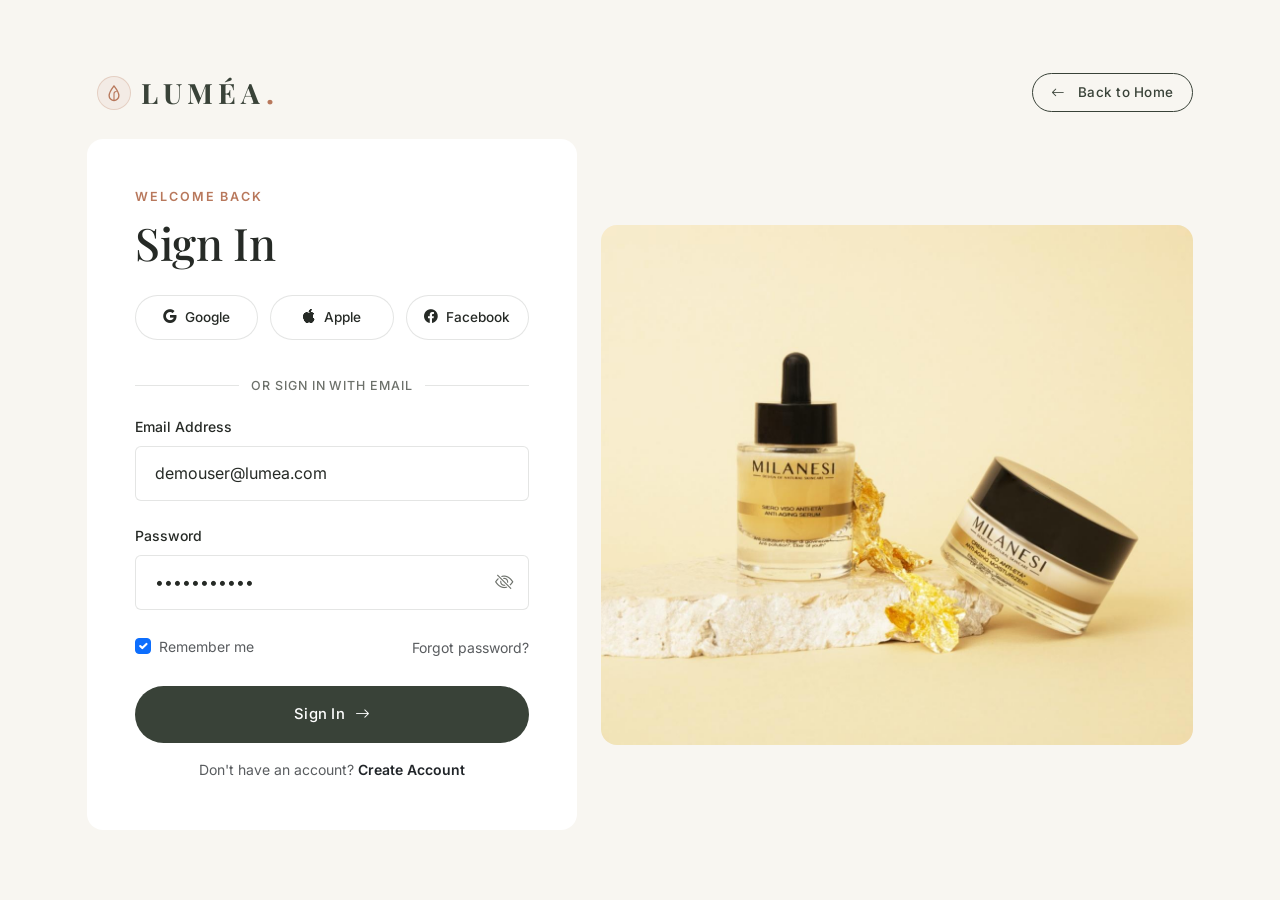
==== commit 4f637179: "2nc omrit" ====
--- a/login.html
+++ b/login.html
@@ -8,78 +8,53 @@
   
   <link href="https://cdn.jsdelivr.net/npm/bootstrap@5.3.2/dist/css/bootstrap.min.css" rel="stylesheet">
   <link href="https://cdn.jsdelivr.net/npm/bootstrap-icons@1.11.1/font/bootstrap-icons.css" rel="stylesheet">
-    <link rel="icon" type="image/svg+xml" href="assets/images/favicon.svg">
+  <link rel="icon" type="image/svg+xml" href="assets/images/favicon.svg">
   <link rel="stylesheet" href="assets/css/style.css">
 </head>
-<body>
+<body class="auth-page-wrapper">
 
-  <!-- GLOBAL NAVBAR -->
-  <header class="lumea-navbar">
-    <div class="navbar-container">
-      <a href="index.html" class="brand-logo" aria-label="LUMÉA Skincare">
-        <span class="logo-icon-wrapper">
-          <svg class="logo-drop-icon" viewBox="0 0 24 24" fill="none" xmlns="http://www.w3.org/2000/svg">
-            <path d="M12 2.5C12 2.5 5.5 11 5.5 15.5C5.5 19.09 8.41 22 12 22C15.59 22 18.5 19.09 18.5 15.5C18.5 11 12 2.5 12 2.5Z" stroke="currentColor" stroke-width="1.8" stroke-linecap="round" stroke-linejoin="round"/>
-            <path d="M12 22V13C12 11.5 13.5 10 15 10" stroke="currentColor" stroke-width="1.5" stroke-linecap="round" stroke-linejoin="round"/>
-          </svg>
-        </span>
-        <span class="logo-text">LUMÉA<span class="logo-dot">.</span></span>
-      </a>
-      <ul class="nav-links-desktop">
-        <li><a href="index.html" class="nav-link-item">Home</a></li>
-        <li><a href="products.html" class="nav-link-item">Shop</a></li>
-        <li><a href="routine.html" class="nav-link-item">Routine</a></li>
-        <li><a href="ingredients.html" class="nav-link-item">Ingredients</a></li>
-        <li><a href="skin-guide.html" class="nav-link-item">Skin Guide</a></li>
-        <li><a href="about.html" class="nav-link-item">About</a></li>
-      </ul>
-      <div class="nav-actions-right">
-        <button class="btn-lumea-icon trigger-search" aria-label="Search skincare"><i class="bi bi-search"></i></button>
-        <a href="dashboard.html" class="btn-lumea-icon position-relative" aria-label="Favorites">
-          <i class="bi bi-heart"></i>
-          <span id="favorites-count-badge" class="position-absolute top-0 start-100 translate-middle badge rounded-pill bg-danger" style="display:none; font-size: 0.65rem;">0</span>
-        </a>
-        <a href="login.html" class="btn-lumea-icon active"><i class="bi bi-person"></i></a>
-        <a href="routine.html" class="btn-lumea btn-lumea-primary btn-lumea-sm">Find Your Routine</a>
+  <main class="py-4 py-md-5 my-auto">
+    <div class="container">
+      <!-- Minimal Auth Header -->
+      <div class="row justify-content-center mb-4">
+        <div class="col-lg-11 d-flex justify-content-between align-items-center">
+          <a href="index.html" class="brand-logo" aria-label="LUMÉA Skincare">
+            <span class="logo-icon-wrapper">
+              <svg class="logo-drop-icon" viewBox="0 0 24 24" fill="none" xmlns="http://www.w3.org/2000/svg">
+                <path d="M12 2.5C12 2.5 5.5 11 5.5 15.5C5.5 19.09 8.41 22 12 22C15.59 22 18.5 19.09 18.5 15.5C18.5 11 12 2.5 12 2.5Z" stroke="currentColor" stroke-width="1.8" stroke-linecap="round" stroke-linejoin="round"/>
+                <path d="M12 22V13C12 11.5 13.5 10 15 10" stroke="currentColor" stroke-width="1.5" stroke-linecap="round" stroke-linejoin="round"/>
+              </svg>
+            </span>
+            <span class="logo-text">LUMÉA<span class="logo-dot">.</span></span>
+          </a>
+          <a href="index.html" class="btn-lumea btn-lumea-outline btn-lumea-sm">
+            <i class="bi bi-arrow-left me-1"></i> Back to Home
+          </a>
+        </div>
       </div>
-      <button class="mobile-hamburger" id="mobile-menu-toggle" aria-label="Toggle menu">
-        <div class="hamburger-box">
-          <span class="hamburger-line"></span>
-          <span class="hamburger-line"></span>
-          <span class="hamburger-line"></span>
-        </div>
-      </button>
-    </div>
-  </header>
 
-  <!-- Mobile Menu -->
-  <div class="mobile-menu-overlay" id="mobile-menu-overlay">
-    <button class="close-mobile-menu-btn" id="close-mobile-menu" aria-label="Close menu">&times;</button>
-    <ul class="mobile-nav-links">
-      <li><a href="index.html">Home</a></li>
-      <li><a href="products.html">Shop</a></li>
-      <li><a href="routine.html">Routine</a></li>
-      <li><a href="ingredients.html">Ingredients</a></li>
-      <li><a href="skin-guide.html">Skin Guide</a></li>
-      <li><a href="about.html">About</a></li>
-    </ul>
-    <div class="mobile-nav-actions">
-      <a href="routine.html" class="btn-lumea btn-lumea-terracotta w-100 text-center">Find Your Routine</a>
-      <div class="d-flex gap-3 justify-content-center mt-2">
-        <button class="btn-lumea-icon trigger-search" aria-label="Search"><i class="bi bi-search"></i></button>
-        <a href="dashboard.html" class="btn-lumea-icon" aria-label="Favorites"><i class="bi bi-heart"></i></a>
-        <a href="login.html" class="btn-lumea-icon" aria-label="Account"><i class="bi bi-person"></i></a>
-      </div>
-    </div>
-  </div>
-
-  <main class="py-5 mt-5">
-    <div class="container">
       <div class="row justify-content-center align-items-center g-5">
         <div class="col-lg-5">
-          <div class="card p-3 p-md-5 border-0 shadow-card rounded-4 bg-surface">
+          <div class="card p-4 p-md-5 border-0 shadow-card rounded-4 bg-surface">
             <span class="eyebrow mb-2">Welcome Back</span>
             <h2 class="heading-1 mb-4">Sign In</h2>
+
+            <!-- Social Authentication Icons -->
+            <div class="social-auth-buttons mb-3">
+              <button type="button" class="btn-social-auth" onclick="showToast('Connecting Google account...');">
+                <i class="bi bi-google"></i> Google
+              </button>
+              <button type="button" class="btn-social-auth" onclick="showToast('Connecting Apple ID...');">
+                <i class="bi bi-apple"></i> Apple
+              </button>
+              <button type="button" class="btn-social-auth" onclick="showToast('Connecting Facebook account...');">
+                <i class="bi bi-facebook"></i> Facebook
+              </button>
+            </div>
+
+            <div class="auth-divider">
+              <span>Or Sign In With Email</span>
+            </div>
             
             <form id="login-form">
               <div class="form-group-lumea">
@@ -89,7 +64,12 @@
 
               <div class="form-group-lumea">
                 <label class="form-label-lumea">Password</label>
-                <input type="password" id="login-password" class="form-control-lumea" placeholder="••••••••" value="password123" required>
+                <div class="password-input-group">
+                  <input type="password" id="login-password" class="form-control-lumea" placeholder="••••••••" value="password123" required>
+                  <button type="button" class="btn-toggle-password" aria-label="Toggle password visibility">
+                    <i class="bi bi-eye-slash"></i>
+                  </button>
+                </div>
               </div>
 
               <div class="d-flex justify-content-between align-items-center mb-4">
@@ -110,7 +90,7 @@
         </div>
 
         <div class="col-lg-6 d-none d-lg-block">
-          <div class="img-hover-wrapper rounded-4 overflow-hidden shadow-card" style="height: 480px;">
+          <div class="img-hover-wrapper rounded-4 overflow-hidden shadow-card" style="height: 520px;">
             <img src="assets/images/18.jpg" alt="LUMÉA Login Auth Side Banner">
           </div>
         </div>
@@ -118,72 +98,6 @@
     </div>
   </main>
 
-  <footer class="lumea-footer">
-    <div class="container">
-      <div class="row g-4 mb-5">
-        <div class="col-lg-4">
-          <a href="index.html" class="brand-logo footer-brand mb-3" aria-label="LUMÉA Skincare Home">
-            <span class="logo-icon-wrapper">
-              <svg class="logo-drop-icon" viewBox="0 0 24 24" fill="none" xmlns="http://www.w3.org/2000/svg">
-                <path d="M12 2.5C12 2.5 5.5 11 5.5 15.5C5.5 19.09 8.41 22 12 22C15.59 22 18.5 19.09 18.5 15.5C18.5 11 12 2.5 12 2.5Z" stroke="currentColor" stroke-width="1.8" stroke-linecap="round" stroke-linejoin="round"/>
-                <path d="M12 22V13C12 11.5 13.5 10 15 10" stroke="currentColor" stroke-width="1.5" stroke-linecap="round" stroke-linejoin="round"/>
-              </svg>
-            </span>
-            <span class="logo-text">LUMÉA<span class="logo-dot">.</span></span>
-          </a>
-          <p class="small text-muted mb-4">Skin, thoughtfully cared for. Ultra-premium skincare engineered around barrier integrity, pure hydration, and clean formulation science.</p>
-          <div class="d-flex gap-3">
-            <a href="#" class="btn-lumea-icon" aria-label="Instagram"><i class="bi bi-instagram"></i></a>
-            <a href="#" class="btn-lumea-icon" aria-label="Pinterest"><i class="bi bi-pinterest"></i></a>
-            <a href="#" class="btn-lumea-icon" aria-label="Facebook"><i class="bi bi-facebook"></i></a>
-          </div>
-        </div>
-
-        <div class="col-6 col-lg-2">
-          <h5 class="footer-title">Navigation</h5>
-          <ul class="footer-links">
-            <li><a href="products.html">Shop Skincare</a></li>
-            <li><a href="routine.html">Routine Builder</a></li>
-            <li><a href="ingredients.html">Ingredients</a></li>
-            <li><a href="skin-guide.html">Skin Guide</a></li>
-            <li><a href="about.html">About Us</a></li>
-          </ul>
-        </div>
-
-        <div class="col-6 col-lg-2">
-          <h5 class="footer-title">Account</h5>
-          <ul class="footer-links">
-            <li><a href="dashboard.html">My Account</a></li>
-            <li><a href="dashboard.html">Saved Products</a></li>
-            <li><a href="login.html">Sign In</a></li>
-            <li><a href="register.html">Register</a></li>
-            <li><a href="contact.html">Contact Us</a></li>
-          </ul>
-        </div>
-
-        <div class="col-lg-4">
-          <h5 class="footer-title">Join The Ritual</h5>
-          <p class="small text-muted mb-3">Receive skincare notes, routine tips and exclusive product announcements.</p>
-          <form onsubmit="event.preventDefault(); showToast('Subscribed to LUMÉA Skincare Notes!');">
-            <div class="newsletter-input-group">
-              <input type="email" placeholder="Enter your email address..." required>
-              <button type="submit" class="btn-lumea btn-lumea-primary btn-lumea-sm">Subscribe</button>
-            </div>
-          </form>
-        </div>
-      </div>
-
-      <div class="pt-4 border-top border-secondary-subtle d-flex flex-column flex-md-row justify-content-between align-items-center small text-muted">
-        <p class="mb-2 mb-md-0">&copy; 2026 LUMÉA Skincare Platform. Demo application.</p>
-        <div class="d-flex gap-4">
-          <a href="#">Privacy Policy</a>
-          <a href="#">Terms of Service</a>
-          <a href="#">Formulation Ethics</a>
-        </div>
-      </div>
-    </div>
-  </footer>
-
   <script src="https://cdn.jsdelivr.net/npm/bootstrap@5.3.2/dist/js/bootstrap.bundle.min.js"></script>
   <script src="assets/js/main.js"></script>
 </body>
--- a/assets/css/style.css
+++ b/assets/css/style.css
@@ -559,9 +559,18 @@
 }
 
 /* --------------------------------------------------------------------------
-   STRICT MOBILE NAVBAR RESPONSIVENESS (< 992px)
+   STRICT TABLET & MOBILE NAVBAR RESPONSIVENESS (<= 1024px)
    -------------------------------------------------------------------------- */
-@media (max-width: 991.98px) {
+@media (min-width: 1025px) and (max-width: 1200px) {
+  .nav-links-desktop {
+    gap: 1.25rem;
+  }
+  .nav-actions-right {
+    gap: 0.65rem;
+  }
+}
+
+@media (max-width: 1024px) {
   .nav-links-desktop,
   .nav-actions-right {
     display: none !important;
@@ -575,6 +584,8 @@
    Cards, Badges & Image Containers (Elevated Multi-Layer Hover System)
    -------------------------------------------------------------------------- */
 .lumea-card {
+  display: flex;
+  flex-direction: column;
   background-color: var(--bg-surface);
   border: 1px solid var(--border-color);
   border-radius: var(--radius-md);
@@ -584,6 +595,16 @@
               box-shadow 0.45s cubic-bezier(0.16, 1, 0.3, 1),
               border-color 0.45s ease,
               background-color 0.45s ease;
+}
+
+.lumea-card > .d-flex.flex-column,
+.skin-guide-card > .d-flex.flex-column {
+  flex: 1 1 auto;
+}
+
+.lumea-card .link-arrow,
+.skin-guide-card .link-arrow {
+  margin-top: auto;
 }
 
 .lumea-card::before {
@@ -1278,6 +1299,105 @@
   box-shadow: 0 0 0 3px var(--focus-ring);
 }
 
+/* Password Input Group & Eye Toggle Symbol */
+.password-input-group {
+  position: relative;
+  width: 100%;
+}
+
+.password-input-group .form-control-lumea {
+  padding-right: 2.75rem;
+}
+
+.btn-toggle-password {
+  position: absolute;
+  right: 12px;
+  top: 50%;
+  transform: translateY(-50%);
+  background: transparent;
+  border: none;
+  color: var(--text-secondary);
+  font-size: 1.15rem;
+  padding: 4px;
+  cursor: pointer;
+  display: flex;
+  align-items: center;
+  justify-content: center;
+  transition: color var(--transition-fast);
+  z-index: 5;
+}
+
+.btn-toggle-password:hover {
+  color: var(--warm-terracotta);
+}
+
+/* Social Buttons for Authentication Pages */
+.social-auth-buttons {
+  display: flex;
+  gap: 0.75rem;
+}
+
+.btn-social-auth {
+  flex: 1;
+  display: inline-flex;
+  align-items: center;
+  justify-content: center;
+  gap: 0.5rem;
+  padding: 0.65rem 0.85rem;
+  border-radius: var(--radius-pill);
+  border: 1px solid var(--border-color);
+  background-color: var(--bg-surface);
+  color: var(--text-primary);
+  font-size: 0.85rem;
+  font-weight: 500;
+  transition: all var(--transition-fast);
+  cursor: pointer;
+}
+
+.btn-social-auth:hover {
+  background-color: var(--warm-beige);
+  border-color: var(--warm-terracotta);
+  color: var(--warm-terracotta);
+  transform: translateY(-2px);
+  box-shadow: 0 4px 12px rgba(38, 42, 38, 0.08);
+}
+
+.auth-divider {
+  display: flex;
+  align-items: center;
+  text-align: center;
+  margin: 1.25rem 0;
+  color: var(--text-secondary);
+  font-size: 0.78rem;
+  text-transform: uppercase;
+  letter-spacing: 0.08em;
+  font-weight: 500;
+}
+
+.auth-divider::before,
+.auth-divider::after {
+  content: '';
+  flex: 1;
+  border-bottom: 1px solid var(--border-color);
+}
+
+.auth-divider::before {
+  margin-right: 0.75rem;
+}
+
+.auth-divider::after {
+  margin-left: 0.75rem;
+}
+
+/* Auth Page Standalone Layout */
+.auth-page-wrapper {
+  min-height: 100vh;
+  display: flex;
+  flex-direction: column;
+  justify-content: center;
+  background-color: var(--bg-primary);
+}
+
 /* Keyframes & Scroll Animations */
 @keyframes fadeIn {
   from { opacity: 0; transform: translateY(15px); }
